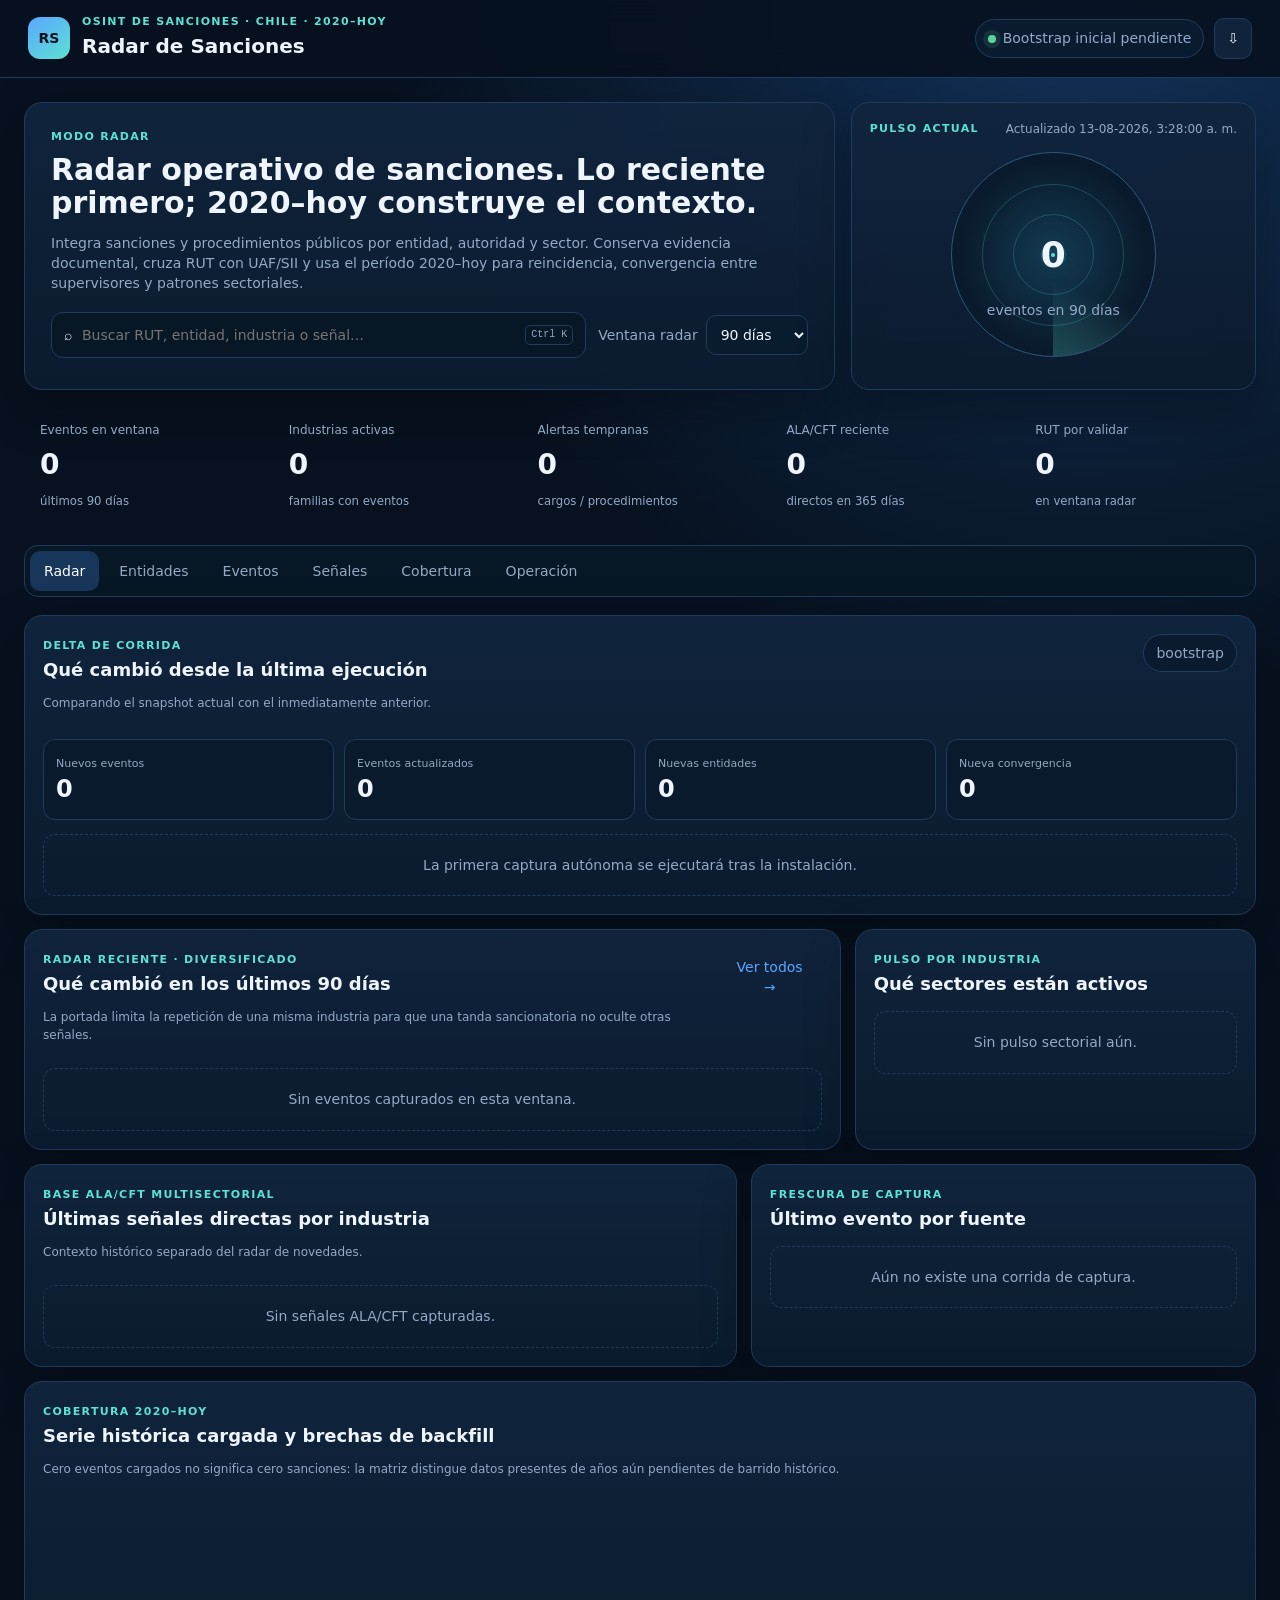
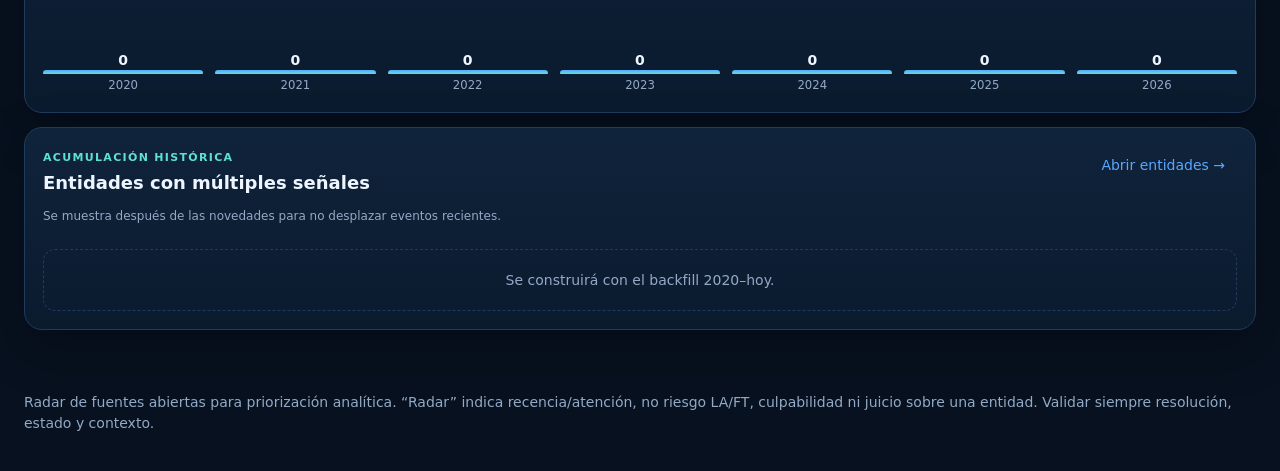
==== docs/index.html @ 93628d6c "Instala Radar de Sanciones OSINT v0.8" ====
<!doctype html><html lang="es"><head><meta charset="utf-8"><meta name="viewport" content="width=device-width,initial-scale=1"><meta name="theme-color" content="#0b2447"><title>Radar de Sanciones OSINT · v0.8</title><link rel="stylesheet" href="assets/styles.css"></head><body>
<div id="toast" class="toast" aria-live="polite"></div>
<header class="topbar"><div class="brand"><div class="brand-mark">RS</div><div><div class="eyebrow">OSINT DE SANCIONES · CHILE · 2020–HOY</div><h1>Radar de Sanciones</h1></div></div><div class="top-actions"><div class="status-pill"><span class="pulse"></span><span id="freshness">Datos cargando…</span></div><button class="icon-btn" id="exportBtn" title="Exportar vista filtrada">⇩</button></div></header>
<main>
<section class="hero-grid"><div class="hero-copy card"><div class="section-label">MODO RADAR</div><h2>Radar operativo de sanciones. Lo reciente primero; 2020–hoy construye el contexto.</h2><p>Integra sanciones y procedimientos públicos por entidad, autoridad y sector. Conserva evidencia documental, cruza RUT con UAF/SII y usa el período 2020–hoy para reincidencia, convergencia entre supervisores y patrones sectoriales.</p><div class="radar-controls"><div class="search-wrap"><span class="search-icon">⌕</span><input id="globalSearch" type="search" placeholder="Buscar RUT, entidad, industria o señal…" autocomplete="off"><kbd>Ctrl K</kbd></div><label class="window-control"><span>Ventana radar</span><select id="radarWindow"><option value="30">30 días</option><option value="90" selected>90 días</option><option value="180">180 días</option><option value="365">365 días</option></select></label></div></div>
<div class="radar card"><div class="radar-head"><span class="section-label">PULSO ACTUAL</span><span class="mini" id="lastUpdate"></span></div><div class="radar-visual"><div class="ring r1"></div><div class="ring r2"></div><div class="ring r3"></div><div class="scan"></div><div class="radar-core"></div><div class="radar-number" id="radarNumber">—</div><div class="radar-caption" id="radarCaption">eventos en 90 días</div></div></div></section>
<section class="kpis"><article class="kpi emphasis"><span class="kpi-label">Eventos en ventana</span><strong id="kpiRecent">—</strong><small id="kpiRecentSub">últimos 90 días</small></article><article class="kpi"><span class="kpi-label">Industrias activas</span><strong id="kpiSectors">—</strong><small>familias con eventos</small></article><article class="kpi warning"><span class="kpi-label">Alertas tempranas</span><strong id="kpiEarly">—</strong><small>cargos / procedimientos</small></article><article class="kpi"><span class="kpi-label">ALA/CFT reciente</span><strong id="kpiLaftRecent">—</strong><small>directos en 365 días</small></article><article class="kpi"><span class="kpi-label">RUT por validar</span><strong id="kpiReviewRecent">—</strong><small>en ventana radar</small></article></section>
<nav class="tabs"><button class="tab active" data-view="overview">Radar</button><button class="tab" data-view="entities">Entidades</button><button class="tab" data-view="events">Eventos</button><button class="tab" data-view="signals">Señales</button><button class="tab" data-view="coverage">Cobertura</button><button class="tab" data-view="operations">Operación</button></nav>
<section id="overview" class="view active"><div class="dashboard-grid">
<article class="card span-12 delta-shell"><div class="card-head"><div><span class="section-label">DELTA DE CORRIDA</span><h3 id="deltaTitle">Qué cambió desde la última ejecución</h3><p class="view-hint" id="deltaPeriod">Comparando el snapshot actual con el inmediatamente anterior.</p></div><span id="deltaState" class="run-state">—</span></div><div class="delta-kpis"><div><span>Nuevos eventos</span><strong id="deltaNew">—</strong></div><div><span>Eventos actualizados</span><strong id="deltaUpdated">—</strong></div><div><span>Nuevas entidades</span><strong id="deltaEntities">—</strong></div><div><span>Nueva convergencia</span><strong id="deltaMulti">—</strong></div></div><div id="deltaFeed" class="delta-feed"></div></article>
<article class="card span-8"><div class="card-head"><div><span class="section-label">RADAR RECIENTE · DIVERSIFICADO</span><h3 id="radarFeedTitle">Qué cambió en los últimos 90 días</h3><p class="view-hint">La portada limita la repetición de una misma industria para que una tanda sancionatoria no oculte otras señales.</p></div><button class="text-btn" data-goto="events">Ver todos →</button></div><div id="radarFeed" class="radar-feed"></div></article>
<article class="card span-4"><div class="card-head"><div><span class="section-label">PULSO POR INDUSTRIA</span><h3>Qué sectores están activos</h3></div></div><div id="sectorPulse" class="sector-pulse"></div></article>
<article class="card span-7"><div class="card-head"><div><span class="section-label">BASE ALA/CFT MULTISECTORIAL</span><h3>Últimas señales directas por industria</h3><p class="view-hint">Contexto histórico separado del radar de novedades.</p></div></div><div id="laftSectorBase" class="laft-sector-base"></div></article>
<article class="card span-5"><div class="card-head"><div><span class="section-label">FRESCURA DE CAPTURA</span><h3>Último evento por fuente</h3></div></div><div id="sourceFreshness" class="source-freshness"></div></article>
<article class="card span-12"><div class="card-head"><div><span class="section-label">COBERTURA 2020–HOY</span><h3>Serie histórica cargada y brechas de backfill</h3><p class="view-hint">Cero eventos cargados no significa cero sanciones: la matriz distingue datos presentes de años aún pendientes de barrido histórico.</p></div></div><div id="historyTrend" class="history-trend"></div></article>
<article class="card span-12"><div class="card-head"><div><span class="section-label">ACUMULACIÓN HISTÓRICA</span><h3>Entidades con múltiples señales</h3><p class="view-hint">Se muestra después de las novedades para no desplazar eventos recientes.</p></div><button class="text-btn" data-goto="entities">Abrir entidades →</button></div><div id="historicalEntities" class="priority-list compact"></div></article>
</div></section>
<section id="entities" class="view"><article class="card"><div class="card-head stack-mobile"><div><span class="section-label">ENTIDAD CANÓNICA · RUT CUANDO ESTÁ DISPONIBLE</span><h3>Entidades — orden radar</h3><p class="view-hint">La columna Radar refleja vigencia/atención; la prioridad histórica se conserva dentro de la ficha.</p></div><div class="filter-row"><select id="entitySector"><option value="">Todas las industrias</option></select><select id="entitySupervisor"><option value="">Todos los supervisores</option></select><select id="entityLaft"><option value="">ALA/CFT: todos</option><option value="yes">Con señal directa</option><option value="no">Sin señal directa</option></select></div></div><div class="table-meta"><span id="entityCount"></span><span>Click en una fila para abrir ficha</span></div><div class="table-wrap"><table id="entityTable"><thead><tr><th>Radar</th><th>Entidad</th><th>RUT</th><th>Industria</th><th>Eventos</th><th>Supervisores</th><th>ALA/CFT</th><th>Último evento</th></tr></thead><tbody></tbody></table></div></article></section>
<section id="events" class="view"><article class="card events-shell"><div class="card-head stack-mobile"><div><span class="section-label">TRAZABILIDAD DE HECHOS</span><h3>Eventos regulatorios</h3><p class="view-hint">Por defecto se muestran los últimos 90 días. Puedes ampliar a histórico completo.</p></div><div class="filter-row"><select id="eventPeriod"><option value="30">30 días</option><option value="90" selected>90 días</option><option value="180">180 días</option><option value="365">365 días</option><option value="all">Todo histórico</option></select><select id="eventSector"><option value="">Todas las industrias</option></select><select id="eventSupervisor"><option value="">Todos los supervisores</option></select><select id="eventType"><option value="">Todos los tipos</option></select><select id="eventLaft"><option value="">ALA/CFT: todos</option><option value="yes">Directos</option><option value="no">No directos</option></select></div></div><div class="event-meta-bar"><span id="eventCount"></span><span id="eventQuality"></span><span class="meta-tip">Recencia > acumulación · rojo = ALA/CFT · ámbar = RUT por validar</span></div><div id="eventDeck" class="event-deck"></div><div class="event-more-wrap"><button id="eventMoreBtn" class="secondary-action">Mostrar 30 eventos más</button></div></article></section>
<section id="signals" class="view"><div class="signal-grid" id="signalCards"></div></section>
<section id="coverage" class="view"><div class="dashboard-grid"><article class="card span-12"><div class="card-head"><div><span class="section-label">MATRIZ DE COBERTURA HISTÓRICA</span><h3>Fuentes × año · objetivo 2020–hoy</h3><p class="view-hint">La condición “pendiente” es una advertencia de completitud, no una conclusión sobre ausencia de sanciones.</p></div></div><div id="historyCoverage" class="history-coverage"></div></article><article class="card span-12"><div class="card-head"><div><span class="section-label">CATÁLOGO OSINT</span><h3>Autoridades y fuentes conectables</h3></div></div><div id="sourceCatalogGrid" class="source-catalog-grid"></div></article><article class="card span-7"><div class="card-head"><div><span class="section-label">COBERTURA SECTORIAL</span><h3>Industrias representadas y actividad reciente</h3></div></div><div id="sectorCoverage" class="coverage-sector-list"></div></article><article class="card span-5"><div class="card-head"><div><span class="section-label">PRÓXIMAS FUENTES</span><h3>Expandir OSINT sancionatoria</h3></div></div><div id="nextSources" class="next-sources"></div></article><article class="card span-6"><div class="card-head"><div><span class="section-label">CALIDAD</span><h3>Identidad y cruce UAF</h3></div></div><div id="coveragePanel"></div></article><article class="card span-6"><div class="card-head"><div><span class="section-label">SII</span><h3>Enriquecimiento previsto</h3></div></div><div class="sii-list" id="siiPanel"></div></article></div></section>
<section id="operations" class="view"><div class="dashboard-grid">
<article class="card span-12"><div class="card-head"><div><span class="section-label">OPERACIÓN AUTÓNOMA</span><h3>Salud de fuentes y agente documental</h3><p class="view-hint">Distingue ausencia de novedades de una falla de captura. CMF muestra además cuántas resoluciones fueron abiertas y cuántas entidades fueron individualizadas desde documentos.</p></div><span id="opsOverall" class="run-state">—</span></div><div id="opsSources" class="ops-source-grid"></div></article>
<article class="card span-7"><div class="card-head"><div><span class="section-label">HISTORIAL DE EJECUCIONES</span><h3>Últimas corridas del pipeline</h3></div></div><div id="runHistory" class="run-history"></div></article>
<article class="card span-5"><div class="card-head"><div><span class="section-label">COLA DE ENRIQUECIMIENTO</span><h3>Qué requiere nueva lectura o validación</h3></div></div><div id="enrichmentQueue" class="enrichment-queue"></div></article>
<article class="card span-12"><div class="card-head"><div><span class="section-label">AGENTE CMF</span><h3>Del índice a la entidad sancionada</h3></div></div><div class="agent-flow"><span>Índice CMF</span><b>→</b><span>Abre resolución PDF</span><b>→</b><span>Detecta RUT + razón social</span><b>→</b><span>Lee RESUELVE</span><b>→</b><span>Extrae sanción/causal</span><b>→</b><span>1 evento por entidad</span><b>→</b><span>Match padrón UAF</span></div><p class="agent-note">Regla conservadora: un título genérico como “aplica sanción a sociedades que indica” nunca se asocia por nombre. El documento debe individualizar la entidad; si no hay evidencia suficiente, queda en cola.</p></article>
</div></section>
</main>
<aside id="drawer" class="drawer" aria-hidden="true"><div class="drawer-backdrop" data-close-drawer></div><div class="drawer-panel"><button class="drawer-close" data-close-drawer>×</button><div id="drawerContent"></div></div></aside>
<div id="eventModal" class="event-modal" aria-hidden="true" role="dialog" aria-modal="true"><div class="event-modal-backdrop" data-close-event></div><div class="event-modal-panel"><button class="event-modal-close" data-close-event>×</button><div id="eventModalContent"></div></div></div>
<footer><p>Radar de fuentes abiertas para priorización analítica. “Radar” indica recencia/atención, no riesgo LA/FT, culpabilidad ni juicio sobre una entidad. Validar siempre resolución, estado y contexto.</p></footer><script src="assets/app.js"></script></body></html>
---- docs/assets/styles.css ----
:root{--bg:#07111f;--panel:#0d1b2e;--panel2:#10243d;--line:#203b5d;--text:#eef5ff;--muted:#93a9c5;--blue:#5aa7ff;--cyan:#5de1d3;--orange:#ff9b54;--red:#ff6474;--green:#5fd39b;--amber:#ffd166;--shadow:0 18px 50px rgba(0,0,0,.28)}*{box-sizing:border-box}html{scroll-behavior:smooth}body{margin:0;background:radial-gradient(circle at 85% 0,#12335a 0,transparent 30%),var(--bg);color:var(--text);font:14px/1.45 Inter,ui-sans-serif,system-ui,-apple-system,BlinkMacSystemFont,"Segoe UI",sans-serif}button,input,select{font:inherit}.topbar{position:sticky;top:0;z-index:20;display:flex;justify-content:space-between;align-items:center;padding:14px 28px;background:rgba(7,17,31,.91);backdrop-filter:blur(14px);border-bottom:1px solid var(--line)}.brand{display:flex;gap:12px;align-items:center}.brand-mark{width:42px;height:42px;border-radius:12px;display:grid;place-items:center;background:linear-gradient(145deg,var(--blue),var(--cyan));color:#06121f;font-weight:900}.brand h1{font-size:20px;margin:2px 0}.eyebrow,.section-label{letter-spacing:.12em;text-transform:uppercase;color:var(--cyan);font-size:11px;font-weight:800}.top-actions{display:flex;gap:10px;align-items:center}.status-pill,.run-state{padding:8px 12px;border:1px solid var(--line);border-radius:999px;background:#0b1b2f;color:var(--muted)}.pulse{display:inline-block;width:8px;height:8px;border-radius:50%;background:var(--green);margin-right:7px;box-shadow:0 0 0 5px rgba(95,211,155,.12)}.icon-btn,.text-btn,.secondary-action{border:1px solid var(--line);background:#10233b;color:var(--text);border-radius:10px;padding:9px 12px;cursor:pointer}.text-btn{border:none;background:transparent;color:var(--blue)}main{max-width:1500px;margin:auto;padding:24px}.card{background:linear-gradient(180deg,rgba(16,36,61,.95),rgba(11,27,47,.96));border:1px solid var(--line);border-radius:18px;box-shadow:var(--shadow)}.hero-grid{display:grid;grid-template-columns:2fr 1fr;gap:16px}.hero-copy{padding:26px}.hero-copy h2{font-size:30px;line-height:1.1;margin:8px 0 12px;max-width:900px}.hero-copy p{color:var(--muted);max-width:950px}.radar-controls{display:flex;gap:12px;margin-top:18px}.search-wrap{flex:1;display:flex;align-items:center;gap:10px;padding:0 12px;border:1px solid var(--line);border-radius:12px;background:#081725}.search-wrap input{flex:1;border:0;outline:0;background:transparent;color:var(--text);padding:12px 0}.search-wrap kbd{font-size:10px;color:var(--muted);border:1px solid var(--line);border-radius:5px;padding:2px 5px}.window-control{display:flex;gap:8px;align-items:center;color:var(--muted)}select{background:#091b2e;color:var(--text);border:1px solid var(--line);border-radius:10px;padding:10px}.radar{padding:18px;min-height:250px}.radar-head,.card-head{display:flex;justify-content:space-between;gap:12px;align-items:flex-start}.mini,.view-hint,.table-meta,.meta-tip{color:var(--muted);font-size:12px}.radar-visual{position:relative;width:205px;height:205px;margin:14px auto;border-radius:50%;overflow:hidden;background:radial-gradient(circle,#123b51 0,#0a1a2d 65%);border:1px solid #2d5778}.ring{position:absolute;border:1px solid rgba(93,225,211,.22);border-radius:50%;inset:15%}.r2{inset:30%}.r3{inset:44%}.scan{position:absolute;inset:50% 0 0 50%;transform-origin:0 0;background:linear-gradient(20deg,rgba(93,225,211,.25),transparent 55%);animation:spin 5s linear infinite}.radar-core{position:absolute;inset:49%;border-radius:50%;background:var(--cyan);box-shadow:0 0 14px var(--cyan)}.radar-number{position:absolute;inset:0;display:grid;place-items:center;font-size:36px;font-weight:900}.radar-caption{position:absolute;bottom:36px;width:100%;text-align:center;color:var(--muted)}@keyframes spin{to{transform:rotate(360deg)}}.kpis{display:grid;grid-template-columns:repeat(5,1fr);gap:12px;margin:16px 0}.kpi{padding:16px}.kpi-label{display:block;color:var(--muted);font-size:12px}.kpi strong{display:block;font-size:28px;margin:5px 0}.kpi small{color:var(--muted)}.kpi.emphasis{border-color:#2874a7}.kpi.warning{border-color:#7b5b27}.tabs{display:flex;gap:6px;overflow:auto;padding:5px;border:1px solid var(--line);background:#081725;border-radius:14px;margin:18px 0}.tab{white-space:nowrap;border:0;border-radius:10px;padding:10px 14px;background:transparent;color:var(--muted);cursor:pointer}.tab.active{background:#173659;color:#fff}.view{display:none}.view.active{display:block}.dashboard-grid{display:grid;grid-template-columns:repeat(12,1fr);gap:14px}.span-12{grid-column:span 12}.span-8{grid-column:span 8}.span-7{grid-column:span 7}.span-6{grid-column:span 6}.span-5{grid-column:span 5}.span-4{grid-column:span 4}.dashboard-grid>.card,.events-shell,.view>.card{padding:18px}.card-head h3{margin:3px 0 2px;font-size:18px}.delta-kpis{display:grid;grid-template-columns:repeat(4,1fr);gap:10px;margin:14px 0}.delta-kpis>div{background:#091a2c;border:1px solid var(--line);border-radius:12px;padding:12px}.delta-kpis span{color:var(--muted);font-size:11px}.delta-kpis strong{display:block;font-size:24px}.radar-feed,.delta-feed,.priority-list,.sector-pulse,.source-freshness,.laft-sector-base,.run-history,.enrichment-queue{display:grid;gap:9px;margin-top:12px}.event-card,.feed-item,.pulse-row,.source-row,.entity-row,.signal-card,.source-card,.run-row,.queue-row{border:1px solid var(--line);border-radius:13px;background:#091a2c;padding:12px;cursor:pointer}.event-card:hover,.feed-item:hover,.entity-row:hover{border-color:#3e7aaa;transform:translateY(-1px)}.feed-top,.event-top,.row-between{display:flex;justify-content:space-between;gap:8px;align-items:flex-start}.badge{display:inline-flex;align-items:center;gap:5px;border:1px solid var(--line);border-radius:999px;padding:3px 8px;color:var(--muted);font-size:10px}.badge.red{color:#ffd4d8;border-color:#7e3943;background:#341923}.badge.amber{color:#ffe7a6;border-color:#6d5827;background:#2d2612}.badge.blue{color:#cbe4ff;border-color:#28517c;background:#102942}.badge.green{color:#c9f8e4;border-color:#2c6b52;background:#123127}.event-title{font-weight:800;margin:6px 0}.event-summary{color:var(--muted);font-size:12px;display:-webkit-box;-webkit-line-clamp:2;-webkit-box-orient:vertical;overflow:hidden}.event-deck{display:grid;grid-template-columns:repeat(3,1fr);gap:10px;margin-top:14px}.event-more-wrap{text-align:center;margin-top:14px}.filter-row{display:flex;gap:8px;flex-wrap:wrap}.event-meta-bar,.table-meta{display:flex;justify-content:space-between;gap:12px;margin:12px 0}.table-wrap{overflow:auto}table{width:100%;border-collapse:collapse}th,td{text-align:left;padding:11px;border-bottom:1px solid var(--line)}th{color:var(--muted);font-size:11px;text-transform:uppercase}tbody tr{cursor:pointer}tbody tr:hover{background:#102b48}.signal-grid,.source-catalog-grid{display:grid;grid-template-columns:repeat(3,1fr);gap:12px}.signal-card,.source-card{cursor:default}.metric{font-size:24px;font-weight:900}.history-trend,.history-coverage{overflow:auto}.bars{height:190px;display:flex;align-items:flex-end;gap:12px;margin-top:14px}.bar-col{flex:1;min-width:60px;text-align:center}.bar{background:linear-gradient(var(--blue),var(--cyan));border-radius:8px 8px 2px 2px;min-height:4px}.bar-col small{color:var(--muted)}.coverage-table{border-collapse:separate;border-spacing:5px}.coverage-cell{min-width:54px;text-align:center;padding:8px;border-radius:8px;background:#10243d;color:var(--muted)}.coverage-cell.loaded_partial{background:#173e46;color:#b8fff2}.coverage-cell.pending_backfill{background:#2a2430;color:#d6b9c0}.ops-source-grid{display:grid;grid-template-columns:repeat(5,1fr);gap:10px;margin-top:14px}.ops-card{border:1px solid var(--line);border-radius:13px;padding:12px;background:#091a2c}.ops-card strong{display:block}.agent-flow{display:flex;align-items:center;gap:8px;flex-wrap:wrap;margin-top:14px}.agent-flow span{background:#091a2c;border:1px solid var(--line);border-radius:10px;padding:8px 10px}.agent-note{color:var(--muted)}.drawer,.event-modal{position:fixed;inset:0;z-index:50;pointer-events:none;opacity:0;transition:.2s}.drawer.open,.event-modal.open{opacity:1;pointer-events:auto}.drawer-backdrop,.event-modal-backdrop{position:absolute;inset:0;background:rgba(1,8,15,.72)}.drawer-panel{position:absolute;right:0;top:0;height:100%;width:min(560px,96vw);overflow:auto;background:#0a192a;border-left:1px solid var(--line);padding:24px}.event-modal-panel{position:absolute;left:50%;top:50%;transform:translate(-50%,-50%);width:min(820px,94vw);max-height:88vh;overflow:auto;background:#0a192a;border:1px solid var(--line);border-radius:18px;padding:24px}.drawer-close,.event-modal-close{position:absolute;right:14px;top:12px;border:0;background:transparent;color:#fff;font-size:28px;cursor:pointer}.detail-grid{display:grid;grid-template-columns:repeat(2,1fr);gap:10px}.detail{border:1px solid var(--line);border-radius:10px;padding:10px}.detail span{display:block;color:var(--muted);font-size:11px}.timeline{border-left:2px solid var(--line);padding-left:14px}.timeline-item{margin:10px 0}.timeline-item small{color:var(--muted)}.toast{position:fixed;right:20px;bottom:20px;z-index:80;background:#173659;border:1px solid #3f709d;color:white;padding:11px 14px;border-radius:10px;opacity:0;pointer-events:none}.toast.show{opacity:1}footer{max-width:1500px;margin:auto;padding:24px;color:var(--muted)}a{color:#78bcff}.empty{padding:20px;text-align:center;color:var(--muted);border:1px dashed var(--line);border-radius:12px}.dot{display:inline-block;width:8px;height:8px;border-radius:50%;margin-right:6px}.dot.ok{background:var(--green)}.dot.warn{background:var(--amber)}.dot.bad{background:var(--red)}@media(max-width:1000px){.hero-grid{grid-template-columns:1fr}.kpis{grid-template-columns:repeat(2,1fr)}.span-8,.span-7,.span-6,.span-5,.span-4{grid-column:span 12}.event-deck,.signal-grid,.source-catalog-grid{grid-template-columns:1fr 1fr}.ops-source-grid{grid-template-columns:repeat(2,1fr)}}@media(max-width:650px){main{padding:14px}.topbar{padding:11px 14px}.hero-copy h2{font-size:24px}.radar-controls,.stack-mobile{display:block}.window-control{margin-top:10px}.kpis,.delta-kpis,.event-deck,.signal-grid,.source-catalog-grid,.ops-source-grid,.detail-grid{grid-template-columns:1fr}.filter-row select{width:100%}.event-meta-bar{display:block}.top-actions .status-pill{display:none}}
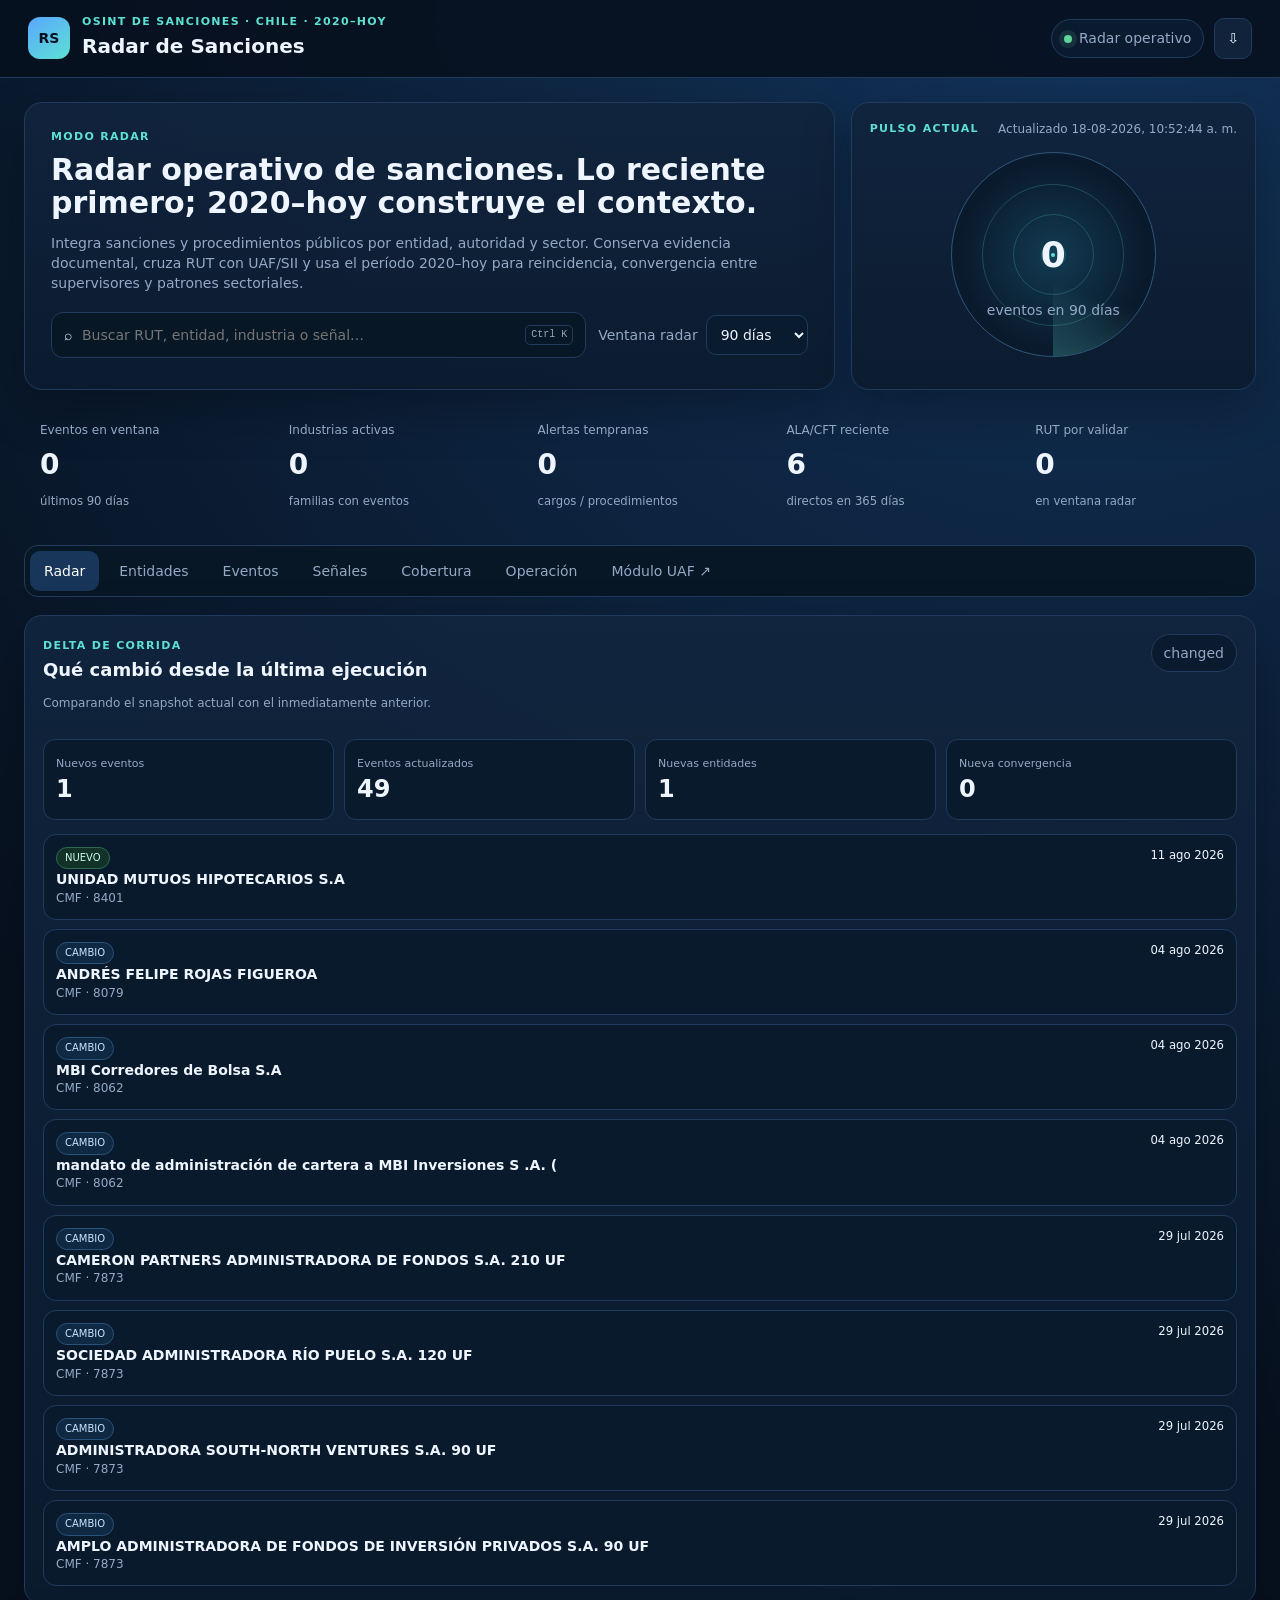
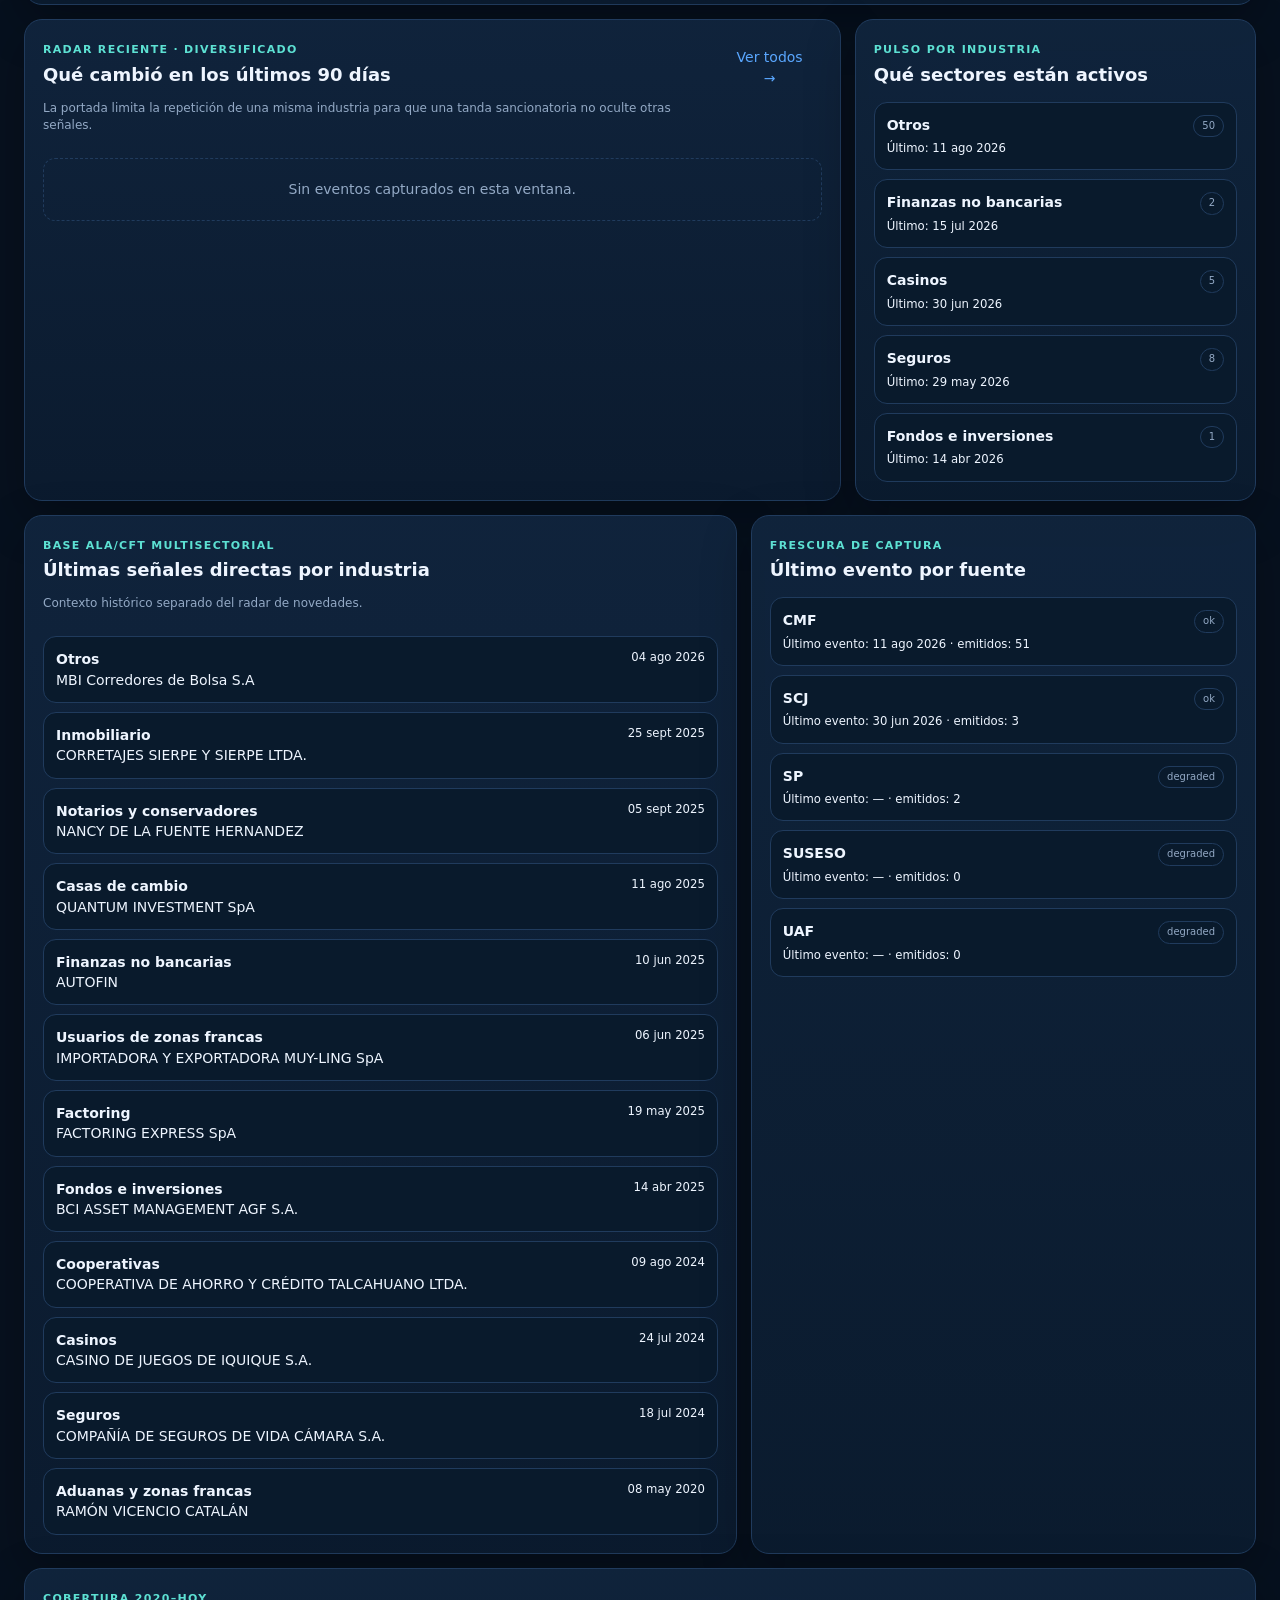
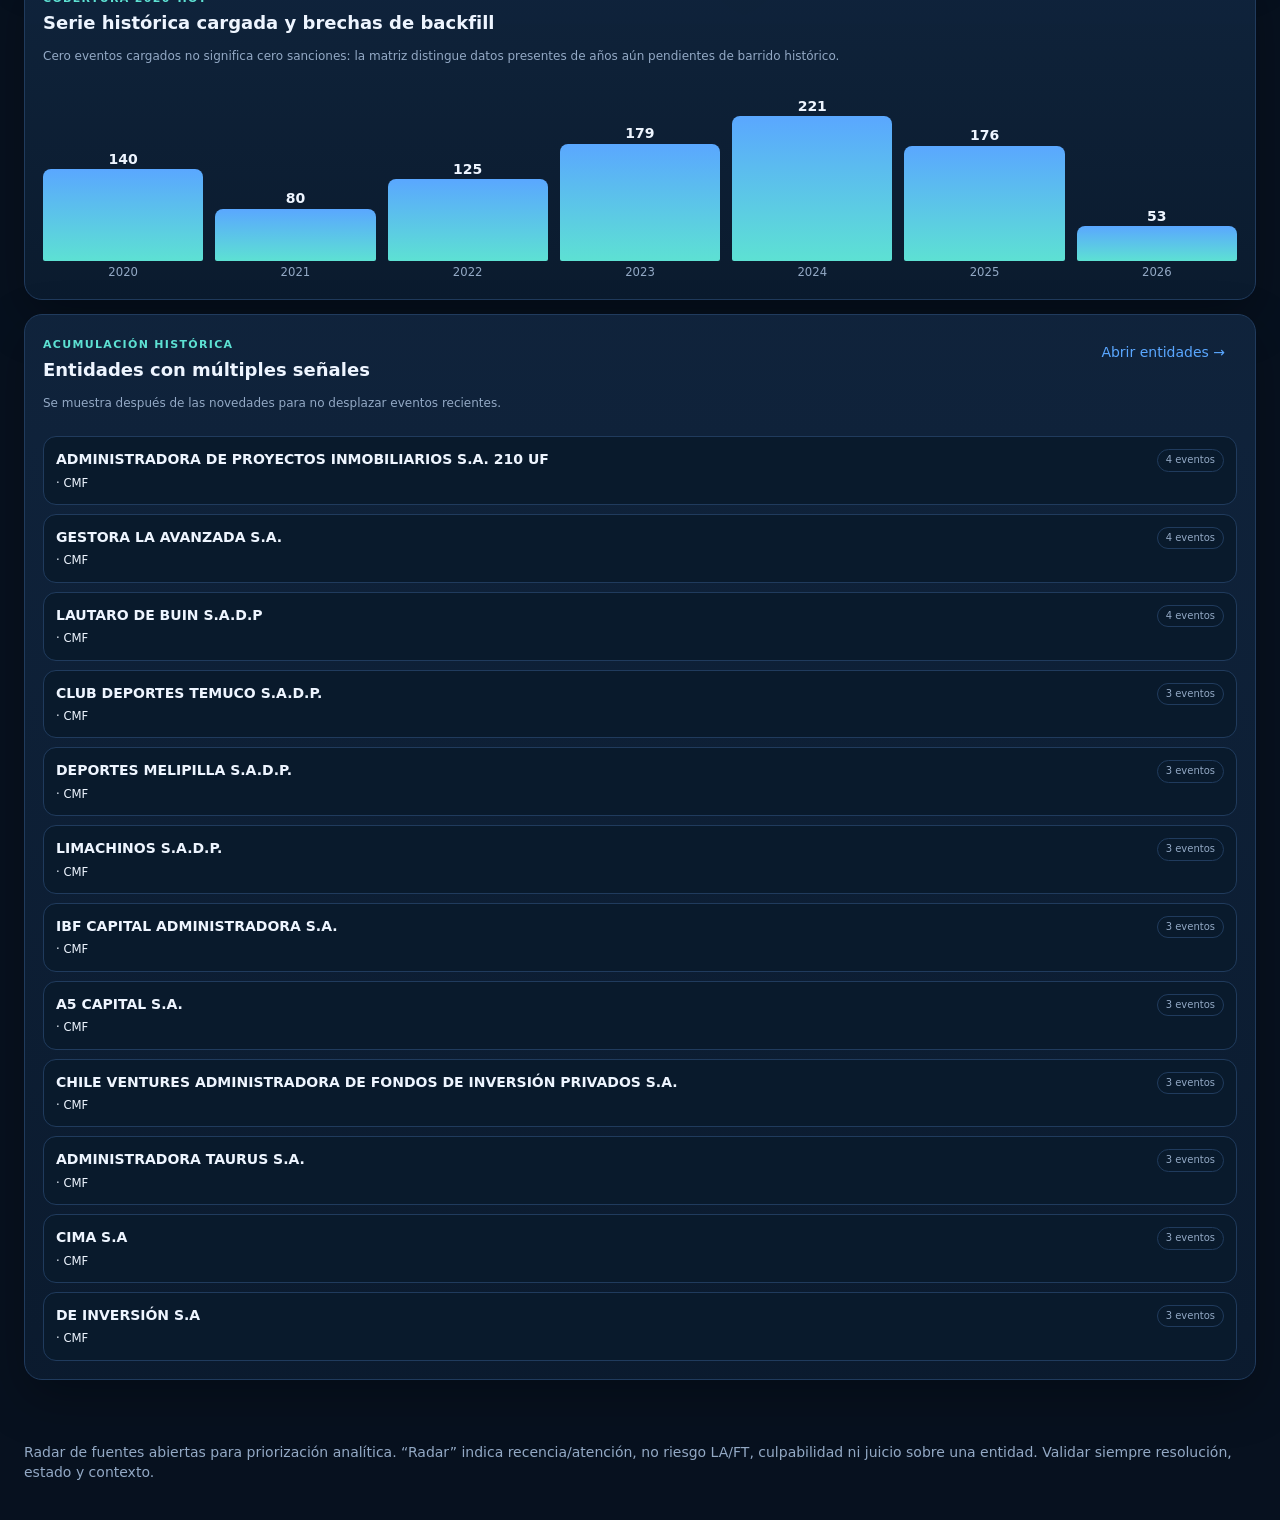
==== commit 57747ab8: "feat: módulo acoplable Radar Sanciones ↔ perímetro UAF Cruza las sanciones de los supervisores prude" ====
--- a/docs/index.html
+++ b/docs/index.html
@@ -5,7 +5,7 @@
 <section class="hero-grid"><div class="hero-copy card"><div class="section-label">MODO RADAR</div><h2>Radar operativo de sanciones. Lo reciente primero; 2020–hoy construye el contexto.</h2><p>Integra sanciones y procedimientos públicos por entidad, autoridad y sector. Conserva evidencia documental, cruza RUT con UAF/SII y usa el período 2020–hoy para reincidencia, convergencia entre supervisores y patrones sectoriales.</p><div class="radar-controls"><div class="search-wrap"><span class="search-icon">⌕</span><input id="globalSearch" type="search" placeholder="Buscar RUT, entidad, industria o señal…" autocomplete="off"><kbd>Ctrl K</kbd></div><label class="window-control"><span>Ventana radar</span><select id="radarWindow"><option value="30">30 días</option><option value="90" selected>90 días</option><option value="180">180 días</option><option value="365">365 días</option></select></label></div></div>
 <div class="radar card"><div class="radar-head"><span class="section-label">PULSO ACTUAL</span><span class="mini" id="lastUpdate"></span></div><div class="radar-visual"><div class="ring r1"></div><div class="ring r2"></div><div class="ring r3"></div><div class="scan"></div><div class="radar-core"></div><div class="radar-number" id="radarNumber">—</div><div class="radar-caption" id="radarCaption">eventos en 90 días</div></div></div></section>
 <section class="kpis"><article class="kpi emphasis"><span class="kpi-label">Eventos en ventana</span><strong id="kpiRecent">—</strong><small id="kpiRecentSub">últimos 90 días</small></article><article class="kpi"><span class="kpi-label">Industrias activas</span><strong id="kpiSectors">—</strong><small>familias con eventos</small></article><article class="kpi warning"><span class="kpi-label">Alertas tempranas</span><strong id="kpiEarly">—</strong><small>cargos / procedimientos</small></article><article class="kpi"><span class="kpi-label">ALA/CFT reciente</span><strong id="kpiLaftRecent">—</strong><small>directos en 365 días</small></article><article class="kpi"><span class="kpi-label">RUT por validar</span><strong id="kpiReviewRecent">—</strong><small>en ventana radar</small></article></section>
-<nav class="tabs"><button class="tab active" data-view="overview">Radar</button><button class="tab" data-view="entities">Entidades</button><button class="tab" data-view="events">Eventos</button><button class="tab" data-view="signals">Señales</button><button class="tab" data-view="coverage">Cobertura</button><button class="tab" data-view="operations">Operación</button></nav>
+<nav class="tabs"><button class="tab active" data-view="overview">Radar</button><button class="tab" data-view="entities">Entidades</button><button class="tab" data-view="events">Eventos</button><button class="tab" data-view="signals">Señales</button><button class="tab" data-view="coverage">Cobertura</button><button class="tab" data-view="operations">Operación</button><a class="tab" href="modulo_sanciones_uaf.html" style="text-decoration:none;display:inline-block">Módulo UAF ↗</a></nav>
 <section id="overview" class="view active"><div class="dashboard-grid">
 <article class="card span-12 delta-shell"><div class="card-head"><div><span class="section-label">DELTA DE CORRIDA</span><h3 id="deltaTitle">Qué cambió desde la última ejecución</h3><p class="view-hint" id="deltaPeriod">Comparando el snapshot actual con el inmediatamente anterior.</p></div><span id="deltaState" class="run-state">—</span></div><div class="delta-kpis"><div><span>Nuevos eventos</span><strong id="deltaNew">—</strong></div><div><span>Eventos actualizados</span><strong id="deltaUpdated">—</strong></div><div><span>Nuevas entidades</span><strong id="deltaEntities">—</strong></div><div><span>Nueva convergencia</span><strong id="deltaMulti">—</strong></div></div><div id="deltaFeed" class="delta-feed"></div></article>
 <article class="card span-8"><div class="card-head"><div><span class="section-label">RADAR RECIENTE · DIVERSIFICADO</span><h3 id="radarFeedTitle">Qué cambió en los últimos 90 días</h3><p class="view-hint">La portada limita la repetición de una misma industria para que una tanda sancionatoria no oculte otras señales.</p></div><button class="text-btn" data-goto="events">Ver todos →</button></div><div id="radarFeed" class="radar-feed"></div></article>
